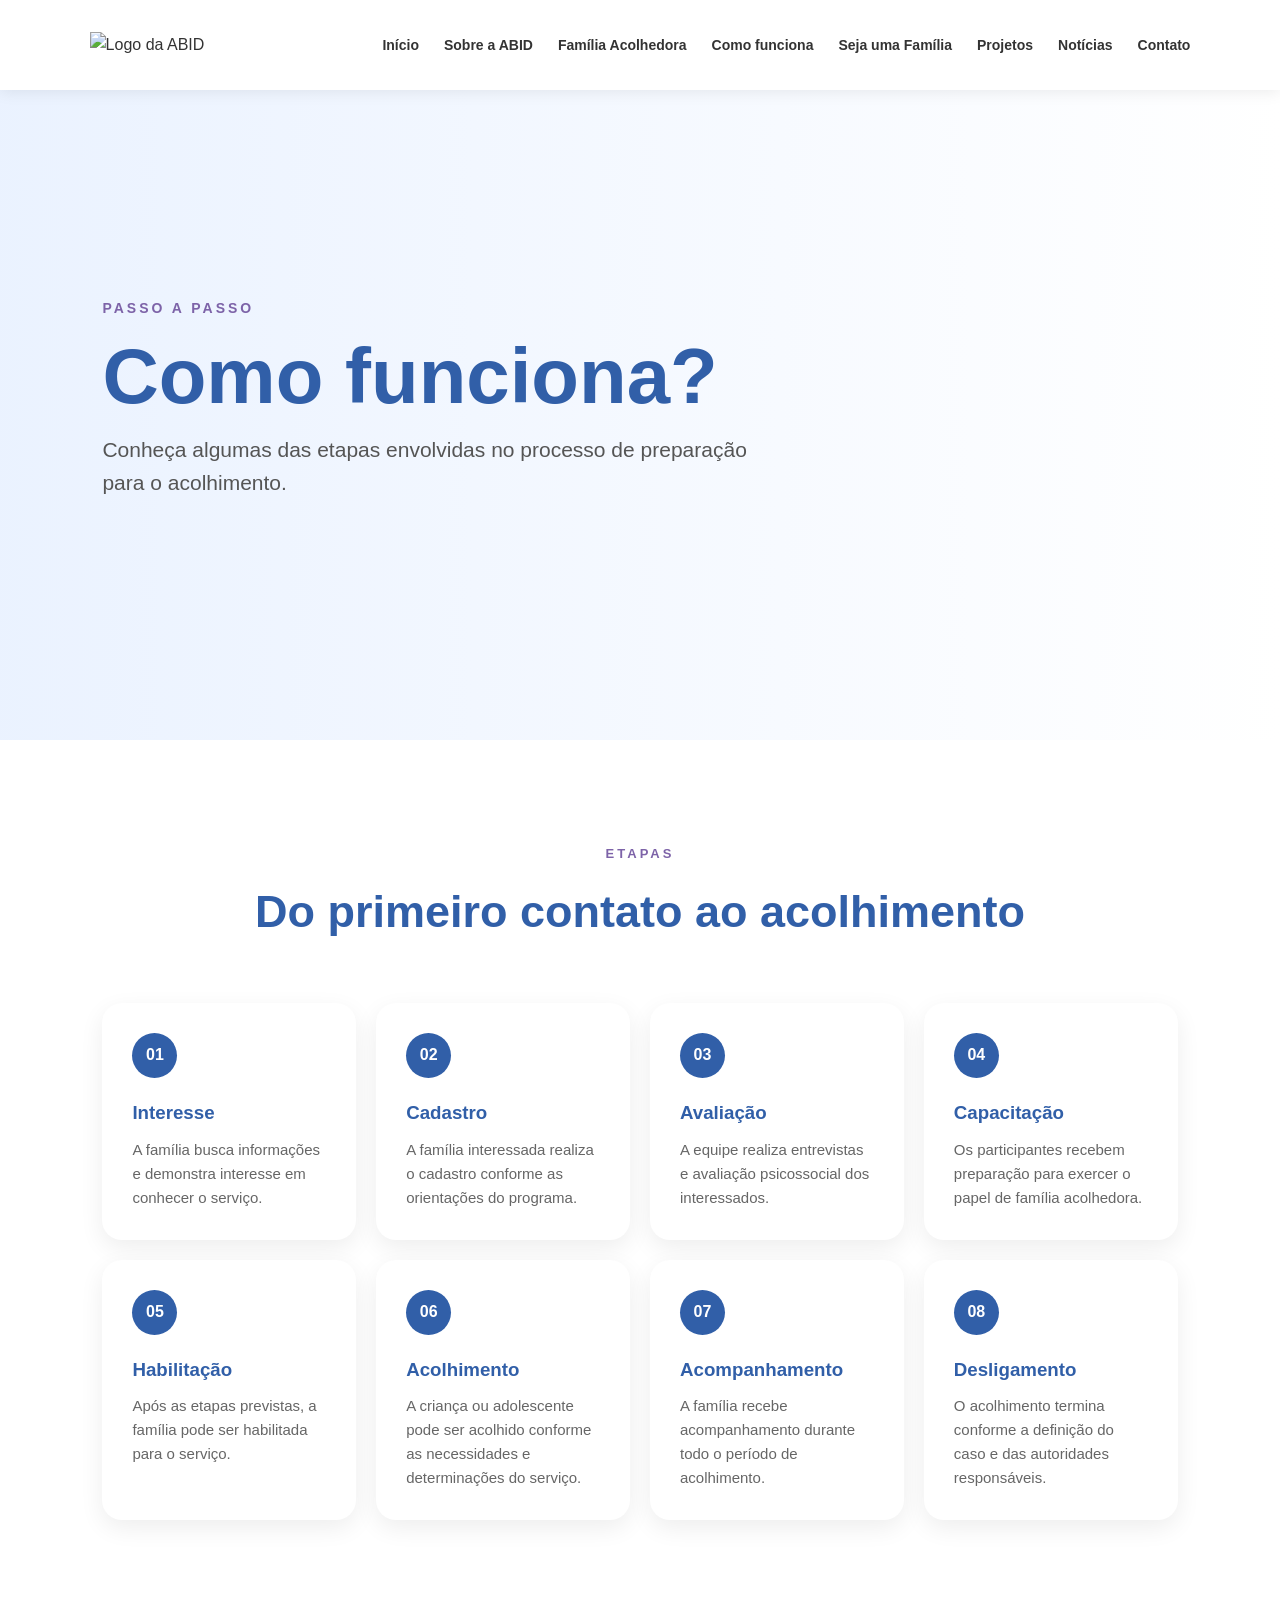
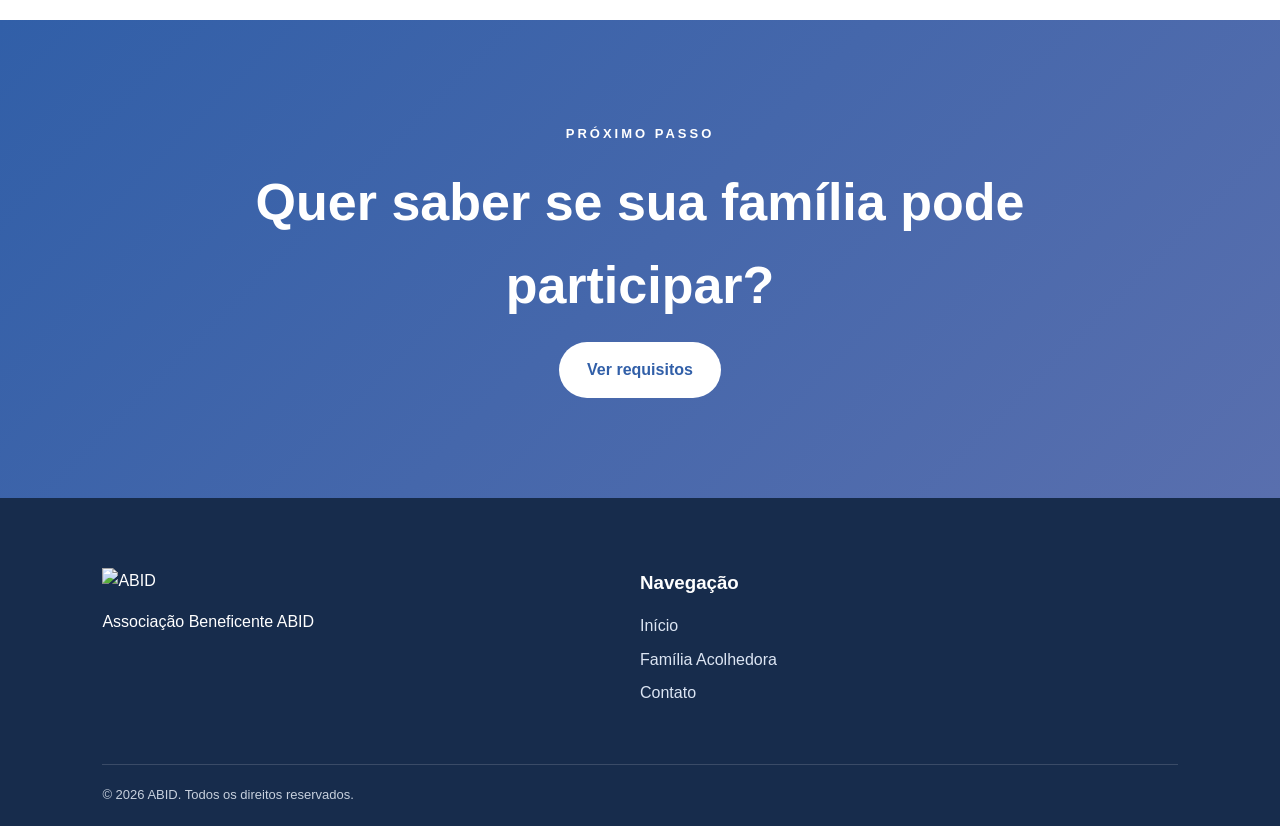
==== como-funciona.html @ ba489af8 "Add files via upload" ====
<!DOCTYPE html>
<html lang="pt-BR">

<head>

    <meta charset="UTF-8">

    <meta name="viewport"
        content="width=device-width, initial-scale=1.0">

    <title>Como Funciona | ABID</title>

    <link rel="stylesheet" href="style.css">

</head>

<body>

<header class="header">

    <a href="index.html" class="logo">
        <img src="./imagens/images.jpg" alt="Logo da ABID">
    </a>

    <button class="menu-button" id="menuButton">☰</button>

    <nav class="nav" id="nav">

        <a href="index.html">Início</a>
        <a href="sobre.html">Sobre a ABID</a>
        <a href="familia-acolhedora.html">Família Acolhedora</a>
        <a href="como-funciona.html">Como funciona</a>
        <a href="seja-acolhedor.html">Seja uma Família</a>
        <a href="projetos.html">Projetos</a>
        <a href="noticias.html">Notícias</a>
        <a href="contato.html">Contato</a>

    </nav>

</header>


<main>

<section class="hero">

    <div class="hero-content">

        <span class="hero-label">
            PASSO A PASSO
        </span>

        <h1>
            Como funciona?
        </h1>

        <p>
            Conheça algumas das etapas envolvidas no processo
            de preparação para o acolhimento.
        </p>

    </div>

</section>


<section class="section">

    <div class="section-title">

        <span>ETAPAS</span>

        <h2>
            Do primeiro contato ao acolhimento
        </h2>

    </div>


    <div class="steps">

        <div class="step">

            <span>01</span>

            <h3>Interesse</h3>

            <p>
                A família busca informações e demonstra
                interesse em conhecer o serviço.
            </p>

        </div>


        <div class="step">

            <span>02</span>

            <h3>Cadastro</h3>

            <p>
                A família interessada realiza o cadastro
                conforme as orientações do programa.
            </p>

        </div>


        <div class="step">

            <span>03</span>

            <h3>Avaliação</h3>

            <p>
                A equipe realiza entrevistas e avaliação
                psicossocial dos interessados.
            </p>

        </div>


        <div class="step">

            <span>04</span>

            <h3>Capacitação</h3>

            <p>
                Os participantes recebem preparação para
                exercer o papel de família acolhedora.
            </p>

        </div>


        <div class="step">

            <span>05</span>

            <h3>Habilitação</h3>

            <p>
                Após as etapas previstas, a família pode
                ser habilitada para o serviço.
            </p>

        </div>


        <div class="step">

            <span>06</span>

            <h3>Acolhimento</h3>

            <p>
                A criança ou adolescente pode ser acolhido
                conforme as necessidades e determinações
                do serviço.
            </p>

        </div>


        <div class="step">

            <span>07</span>

            <h3>Acompanhamento</h3>

            <p>
                A família recebe acompanhamento durante
                todo o período de acolhimento.
            </p>

        </div>


        <div class="step">

            <span>08</span>

            <h3>Desligamento</h3>

            <p>
                O acolhimento termina conforme a definição
                do caso e das autoridades responsáveis.
            </p>

        </div>

    </div>

</section>


<section class="call-section">

    <div>

        <span>PRÓXIMO PASSO</span>

        <h2>
            Quer saber se sua família pode participar?
        </h2>

        <a href="seja-acolhedor.html"
            class="button white">
            Ver requisitos
        </a>

    </div>

</section>

</main>


<footer class="footer">

    <div class="footer-content">

        <div>

            <img src="./imagens/images.jpg"
                alt="ABID"
                class="footer-logo">

            <p>
                Associação Beneficente ABID
            </p>

        </div>

        <div>

            <h3>Navegação</h3>

            <a href="index.html">Início</a>
            <a href="familia-acolhedora.html">
                Família Acolhedora
            </a>
            <a href="contato.html">Contato</a>

        </div>

    </div>

    <div class="footer-bottom">

        <p>
            © 2026 ABID. Todos os direitos reservados.
        </p>

    </div>

</footer>


<script src="script.js"></script>

</body>
</html>
---- style.css ----
* {
    margin: 0;
    padding: 0;
    box-sizing: border-box;
}

html {
    scroll-behavior: smooth;
}

body {
    font-family: Arial, Helvetica, sans-serif;
    color: #333;
    background: #fff;
    line-height: 1.6;
}

a {
    text-decoration: none;
    color: inherit;
}


/* HEADER */

.header {
    height: 90px;
    padding: 0 7%;
    display: flex;
    align-items: center;
    justify-content: space-between;

    background: #fff;

    position: sticky;
    top: 0;

    z-index: 1000;

    box-shadow: 0 2px 15px rgba(0,0,0,.08);
}

.logo img {
    width: 105px;
}

.nav {
    display: flex;
    align-items: center;
    gap: 25px;
}

.nav a {
    font-size: 14px;
    font-weight: 600;
    color: #333;
    transition: .3s;
}

.nav a:hover {
    color: #315fa8;
}

.menu-button {
    display: none;
    border: none;
    background: none;
    font-size: 30px;
    cursor: pointer;
}


/* HERO */

.hero {
    min-height: 650px;

    display: flex;
    align-items: center;

    padding: 80px 8%;

    background:
        linear-gradient(
            90deg,
            rgba(234,242,255,.98),
            rgba(255,255,255,.75)
        );
}

.hero-content {
    max-width: 750px;
}

.hero-label {
    color: #7d63a8;
    font-size: 14px;
    font-weight: bold;
    letter-spacing: 3px;
}

.hero h1 {
    margin: 15px 0;

    font-size: clamp(45px, 7vw, 78px);

    line-height: 1.05;

    color: #315fa8;
}

.hero p {
    max-width: 650px;

    font-size: 21px;

    color: #555;

    margin-bottom: 35px;
}

.hero-buttons {
    display: flex;
    flex-wrap: wrap;
    gap: 15px;
}


/* BOTÕES */

.button {
    display: inline-block;

    padding: 15px 28px;

    border-radius: 30px;

    font-weight: bold;

    transition: .3s;
}

.button.primary {
    color: white;
    background: #315fa8;
}

.button.primary:hover {
    background: #244b86;
    transform: translateY(-2px);
}

.button.secondary {
    color: #315fa8;
    border: 2px solid #315fa8;
}

.button.secondary:hover {
    color: white;
    background: #315fa8;
}

.button.white {
    background: white;
    color: #315fa8;
}

.button.white:hover {
    transform: translateY(-2px);
}


/* SEÇÕES */

.section {
    padding: 100px 8%;
}

.light-section {
    background: #f5f8fd;
}

.section-title {
    max-width: 800px;
    margin: 0 auto 55px;

    text-align: center;
}

.section-title span {
    color: #7d63a8;

    font-weight: bold;

    font-size: 13px;

    letter-spacing: 3px;
}

.section-title h2 {
    color: #315fa8;

    font-size: clamp(30px, 4vw, 45px);

    margin: 10px 0 15px;
}

.section-title p {
    color: #666;
}


/* DUAS COLUNAS */

.two-columns {
    max-width: 1100px;

    margin: auto;

    display: grid;

    grid-template-columns: 1fr 350px;

    gap: 70px;

    align-items: center;
}

.two-columns p {
    margin-bottom: 20px;

    color: #555;

    font-size: 18px;
}

.text-link {
    color: #315fa8;

    font-weight: bold;
}

.info-box {
    padding: 40px;

    text-align: center;

    border-radius: 25px;

    background: #eef4ff;

    border: 1px solid #dce8ff;
}

.info-number {
    font-size: 65px;

    font-weight: bold;

    color: #315fa8;
}


/* ETAPAS */

.steps {
    max-width: 1100px;

    margin: auto;

    display: grid;

    grid-template-columns: repeat(4, 1fr);

    gap: 20px;
}

.step {
    padding: 30px;

    background: white;

    border-radius: 20px;

    box-shadow: 0 8px 25px rgba(0,0,0,.07);
}

.step span {
    display: inline-flex;

    width: 45px;
    height: 45px;

    align-items: center;
    justify-content: center;

    border-radius: 50%;

    color: white;

    background: #315fa8;

    font-weight: bold;

    margin-bottom: 20px;
}

.step h3 {
    color: #315fa8;

    margin-bottom: 10px;
}

.step p {
    color: #666;

    font-size: 15px;
}

.center-button {
    text-align: center;

    margin-top: 45px;
}


/* CHAMADA */

.call-section {
    padding: 100px 8%;

    background:
        linear-gradient(
            135deg,
            #315fa8,
            #596fae
        );

    color: white;
}

.call-section > div {
    max-width: 850px;

    margin: auto;

    text-align: center;
}

.call-section span {
    font-size: 13px;

    letter-spacing: 3px;

    font-weight: bold;
}

.call-section h2 {
    font-size: clamp(32px, 5vw, 52px);

    margin: 15px 0;
}

.call-section p {
    font-size: 18px;

    margin-bottom: 30px;
}


/* CARDS */

.cards {
    max-width: 1200px;

    margin: auto;

    display: grid;

    grid-template-columns: repeat(3, 1fr);

    gap: 25px;
}

.card {
    padding: 35px;

    border-radius: 20px;

    background: white;

    box-shadow: 0 8px 30px rgba(0,0,0,.08);

    transition: .3s;
}

.card:hover {
    transform: translateY(-7px);
}

.card-icon {
    width: 55px;
    height: 55px;

    display: flex;

    align-items: center;
    justify-content: center;

    border-radius: 15px;

    background: #eef4ff;

    color: #315fa8;

    font-size: 25px;

    margin-bottom: 20px;
}

.card h3 {
    color: #315fa8;

    font-size: 22px;

    margin-bottom: 12px;
}

.card p {
    color: #666;

    margin-bottom: 20px;
}

.card a {
    color: #315fa8;

    font-weight: bold;
}


/* CTA */

.final-cta {
    padding: 90px 20px;

    text-align: center;

    background: #f8f9fc;
}

.final-cta h2 {
    font-size: 40px;

    color: #315fa8;

    margin-bottom: 10px;
}

.final-cta p {
    color: #666;

    margin-bottom: 25px;
}


/* FOOTER */

.footer {
    background: #172c4c;

    color: white;

    padding: 70px 8% 20px;
}

.footer-content {
    max-width: 1200px;

    margin: auto;

    display: grid;

    grid-template-columns: 2fr 1fr 1fr;

    gap: 50px;
}

.footer-logo {
    width: 100px;

    margin-bottom: 15px;
}

.footer h3 {
    margin-bottom: 15px;
}

.footer a {
    display: block;

    color: #dce5f3;

    margin-bottom: 8px;
}

.footer a:hover {
    color: white;
}

.footer-bottom {
    max-width: 1200px;

    margin: 50px auto 0;

    padding-top: 20px;

    border-top: 1px solid rgba(255,255,255,.15);

    color: #c7d0dd;

    font-size: 13px;
}


/* CELULAR */

@media (max-width: 1000px) {

    .menu-button {
        display: block;
    }

    .nav {
        display: none;

        position: absolute;

        top: 90px;
        left: 0;

        width: 100%;

        padding: 25px;

        background: white;

        flex-direction: column;

        box-shadow: 0 10px 20px rgba(0,0,0,.08);
    }

    .nav.active {
        display: flex;
    }

    .two-columns {
        grid-template-columns: 1fr;
    }

    .steps {
        grid-template-columns: repeat(2, 1fr);
    }

    .cards {
        grid-template-columns: 1fr;
    }

    .footer-content {
        grid-template-columns: 1fr;
    }
}


@media (max-width: 600px) {

    .header {
        padding: 0 5%;
    }

    .hero {
        min-height: 580px;

        padding: 60px 6%;
    }

    .hero p {
        font-size: 17px;
    }

    .hero-buttons {
        flex-direction: column;
    }

    .button {
        text-align: center;
    }

    .section {
        padding: 70px 6%;
    }

    .steps {
        grid-template-columns: 1fr;
    }

    .call-section {
        padding: 80px 6%;
    }
}

/* FORMULÁRIO DE CONTATO */

.contact-form {
    max-width: 800px;
    margin: auto;

    display: flex;
    flex-direction: column;

    gap: 18px;
}

.contact-form input,
.contact-form textarea {
    width: 100%;

    padding: 16px 18px;

    border: 1px solid #d9dfeb;

    border-radius: 12px;

    font-family: Arial, Helvetica, sans-serif;

    font-size: 16px;

    outline: none;

    transition: .3s;
}

.contact-form input:focus,
.contact-form textarea:focus {
    border-color: #315fa8;

    box-shadow: 0 0 0 3px rgba(49, 95, 168, .1);
}

.contact-form textarea {
    resize: vertical;
}

.contact-form button {
    border: none;

    cursor: pointer;

    align-self: flex-start;
}
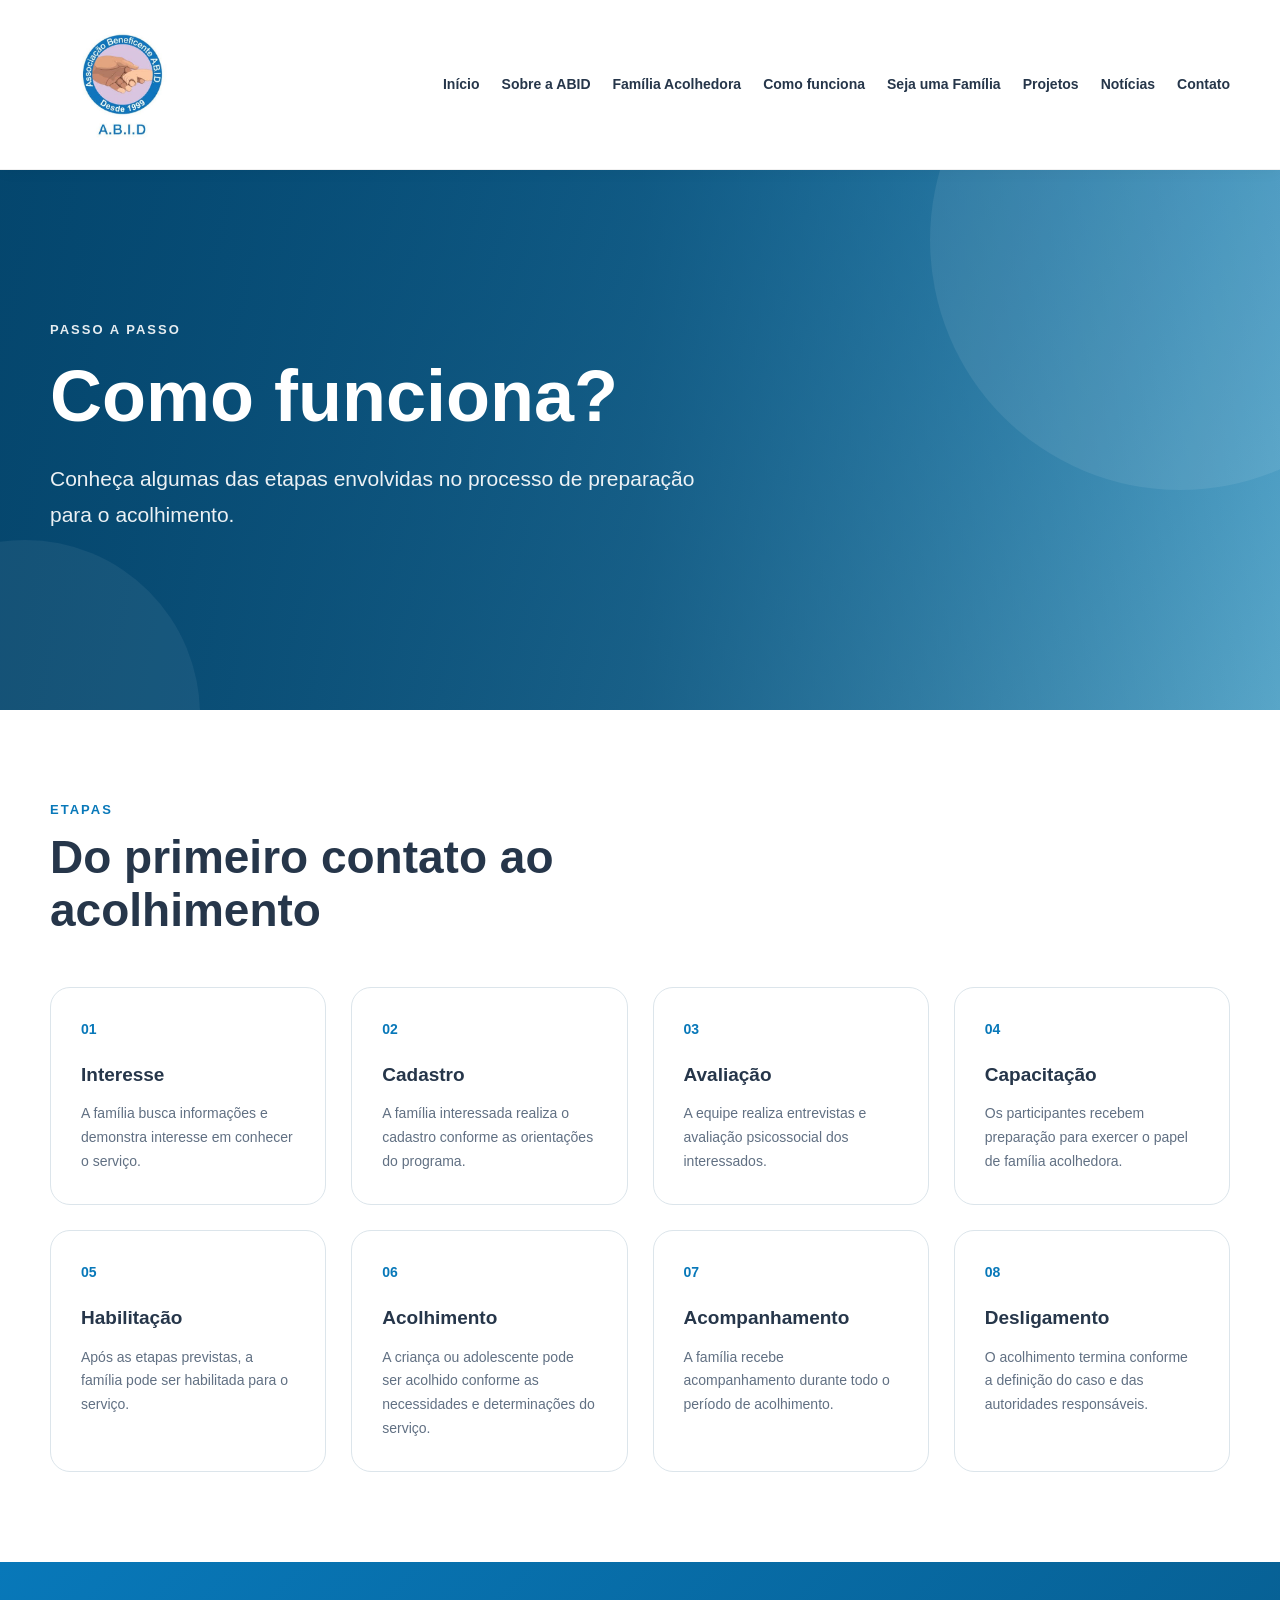
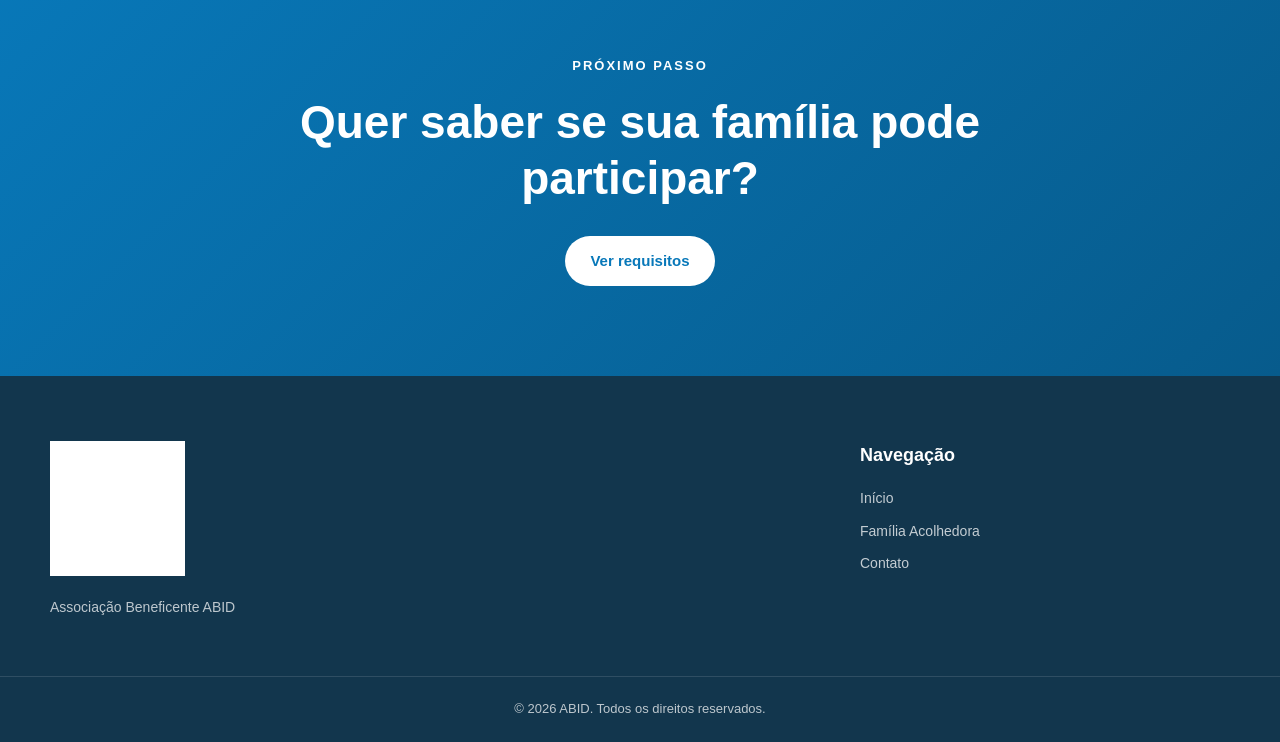
==== commit 3fe49f5e: "Update como-funciona.html" ====
--- a/como-funciona.html
+++ b/como-funciona.html
@@ -19,7 +19,7 @@
 <header class="header">
 
     <a href="index.html" class="logo">
-        <img src="./imagens/images.jpg" alt="Logo da ABID">
+        <img src="images.jpg" alt="Logo da ABID">
     </a>
 
     <button class="menu-button" id="menuButton">☰</button>
@@ -224,7 +224,7 @@
 
         <div>
 
-            <img src="./imagens/images.jpg"
+            <img src="images.jpg"
                 alt="ABID"
                 class="footer-logo">
 
@@ -262,4 +262,4 @@
 <script src="script.js"></script>
 
 </body>
-</html>+</html>
--- a/style.css
+++ b/style.css
@@ -1,3 +1,13 @@
+/* =========================================================
+   ABID - SITE
+   CSS COMPLETO E RESPONSIVO
+   ========================================================= */
+
+
+/* =========================================================
+   RESET
+   ========================================================= */
+
 * {
     margin: 0;
     padding: 0;
@@ -10,9 +20,16 @@
 
 body {
     font-family: Arial, Helvetica, sans-serif;
-    color: #333;
-    background: #fff;
+    color: #26364a;
+    background: #ffffff;
     line-height: 1.6;
+    overflow-x: hidden;
+}
+
+img {
+    max-width: 100%;
+    height: auto;
+    display: block;
 }
 
 a {
@@ -20,206 +37,395 @@
     color: inherit;
 }
 
-
-/* HEADER */
+button,
+input,
+textarea {
+    font-family: inherit;
+}
+
+
+/* =========================================================
+   CORES
+   ========================================================= */
+
+:root {
+    --azul: #0878b9;
+    --azul-escuro: #075b8c;
+    --azul-claro: #eaf6fc;
+
+    --texto: #26364a;
+    --texto-claro: #617083;
+
+    --branco: #ffffff;
+    --cinza: #f5f8fa;
+    --borda: #dce5eb;
+
+    --sombra: 0 10px 30px rgba(30, 70, 100, 0.10);
+
+    --largura: 1180px;
+}
+
+
+/* =========================================================
+   CONTAINER
+   ========================================================= */
+
+.container {
+    width: min(1180px, calc(100% - 40px));
+    margin: 0 auto;
+}
+
+
+/* =========================================================
+   CABEÇALHO
+   ========================================================= */
 
 .header {
-    height: 90px;
-    padding: 0 7%;
+    width: 100%;
+    min-height: 82px;
+
+    background: var(--branco);
+
     display: flex;
     align-items: center;
     justify-content: space-between;
 
-    background: #fff;
+    padding: 12px max(20px, calc((100% - var(--largura)) / 2));
+
+    border-bottom: 1px solid rgba(0, 0, 0, 0.06);
 
     position: sticky;
     top: 0;
-
     z-index: 1000;
 
-    box-shadow: 0 2px 15px rgba(0,0,0,.08);
+    box-shadow: 0 2px 15px rgba(0, 0, 0, 0.04);
+}
+
+
+/* =========================================================
+   LOGO
+   ========================================================= */
+
+.logo {
+    display: flex;
+    align-items: center;
+
+    flex-shrink: 0;
 }
 
 .logo img {
-    width: 105px;
-}
+    width: 145px;
+    height: auto;
+}
+
+
+/* =========================================================
+   MENU
+   ========================================================= */
 
 .nav {
     display: flex;
     align-items: center;
-    gap: 25px;
+    gap: 22px;
 }
 
 .nav a {
+    color: var(--texto);
+
     font-size: 14px;
     font-weight: 600;
-    color: #333;
-    transition: .3s;
+
+    padding: 10px 0;
+
+    position: relative;
+
+    transition: color 0.25s ease;
+}
+
+.nav a::after {
+    content: "";
+
+    position: absolute;
+
+    left: 0;
+    bottom: 2px;
+
+    width: 0;
+    height: 2px;
+
+    background: var(--azul);
+
+    transition: width 0.25s ease;
 }
 
 .nav a:hover {
-    color: #315fa8;
-}
+    color: var(--azul);
+}
+
+.nav a:hover::after {
+    width: 100%;
+}
+
+
+/* =========================================================
+   BOTÃO DO MENU MOBILE
+   ========================================================= */
 
 .menu-button {
     display: none;
+
     border: none;
-    background: none;
-    font-size: 30px;
+    background: transparent;
+
+    font-size: 28px;
+
+    color: var(--azul);
+
     cursor: pointer;
-}
-
-
-/* HERO */
+
+    padding: 5px 8px;
+}
+
+
+/* =========================================================
+   HERO
+   ========================================================= */
 
 .hero {
-    min-height: 650px;
+    min-height: 540px;
 
     display: flex;
     align-items: center;
 
-    padding: 80px 8%;
+    position: relative;
 
     background:
         linear-gradient(
             90deg,
-            rgba(234,242,255,.98),
-            rgba(255,255,255,.75)
+            rgba(4, 67, 105, 0.94),
+            rgba(4, 67, 105, 0.72),
+            rgba(4, 67, 105, 0.25)
+        ),
+        linear-gradient(
+            135deg,
+            #0878b9,
+            #75c7e8
         );
+
+    color: white;
+
+    overflow: hidden;
+}
+
+.hero::before {
+    content: "";
+
+    position: absolute;
+
+    width: 500px;
+    height: 500px;
+
+    border-radius: 50%;
+
+    right: -150px;
+    top: -180px;
+
+    background: rgba(255, 255, 255, 0.08);
+}
+
+.hero::after {
+    content: "";
+
+    position: absolute;
+
+    width: 350px;
+    height: 350px;
+
+    border-radius: 50%;
+
+    left: -150px;
+    bottom: -180px;
+
+    background: rgba(255, 255, 255, 0.06);
 }
 
 .hero-content {
-    max-width: 750px;
+    width: min(1180px, calc(100% - 40px));
+
+    margin: 0 auto;
+
+    position: relative;
+
+    z-index: 2;
+
+    padding: 80px 0;
 }
 
 .hero-label {
-    color: #7d63a8;
-    font-size: 14px;
-    font-weight: bold;
-    letter-spacing: 3px;
+    display: inline-block;
+
+    font-size: 13px;
+    font-weight: 700;
+
+    letter-spacing: 2px;
+
+    margin-bottom: 18px;
+
+    opacity: 0.9;
 }
 
 .hero h1 {
-    margin: 15px 0;
-
-    font-size: clamp(45px, 7vw, 78px);
-
-    line-height: 1.05;
-
-    color: #315fa8;
+    max-width: 760px;
+
+    font-size: clamp(42px, 6vw, 72px);
+
+    line-height: 1.08;
+
+    margin-bottom: 25px;
 }
 
 .hero p {
     max-width: 650px;
 
-    font-size: 21px;
-
-    color: #555;
-
-    margin-bottom: 35px;
-}
-
-.hero-buttons {
-    display: flex;
-    flex-wrap: wrap;
-    gap: 15px;
-}
-
-
-/* BOTÕES */
+    font-size: clamp(17px, 2vw, 21px);
+
+    line-height: 1.7;
+
+    margin-bottom: 32px;
+
+    color: rgba(255, 255, 255, 0.92);
+}
+
+
+/* =========================================================
+   BOTÕES
+   ========================================================= */
 
 .button {
-    display: inline-block;
-
-    padding: 15px 28px;
+    display: inline-flex;
+
+    align-items: center;
+    justify-content: center;
+
+    min-height: 50px;
+
+    padding: 13px 25px;
 
     border-radius: 30px;
 
-    font-weight: bold;
-
-    transition: .3s;
+    font-size: 15px;
+    font-weight: 700;
+
+    transition:
+        transform 0.2s ease,
+        box-shadow 0.2s ease,
+        background 0.2s ease;
+
+    cursor: pointer;
+}
+
+.button:hover {
+    transform: translateY(-2px);
+
+    box-shadow: 0 8px 20px rgba(0, 0, 0, 0.15);
 }
 
 .button.primary {
+    background: var(--azul);
+
     color: white;
-    background: #315fa8;
 }
 
 .button.primary:hover {
-    background: #244b86;
-    transform: translateY(-2px);
-}
-
-.button.secondary {
-    color: #315fa8;
-    border: 2px solid #315fa8;
-}
-
-.button.secondary:hover {
-    color: white;
-    background: #315fa8;
+    background: var(--azul-escuro);
 }
 
 .button.white {
     background: white;
-    color: #315fa8;
+
+    color: var(--azul);
 }
 
 .button.white:hover {
-    transform: translateY(-2px);
-}
-
-
-/* SEÇÕES */
+    background: #f1f8fc;
+}
+
+
+/* =========================================================
+   SEÇÕES
+   ========================================================= */
 
 .section {
-    padding: 100px 8%;
+    width: min(var(--largura), calc(100% - 40px));
+
+    margin: 0 auto;
+
+    padding: 90px 0;
 }
 
 .light-section {
-    background: #f5f8fd;
-}
+    width: 100%;
+
+    max-width: none;
+
+    padding-left: max(20px, calc((100% - var(--largura)) / 2));
+    padding-right: max(20px, calc((100% - var(--largura)) / 2));
+
+    background: var(--cinza);
+}
+
+
+/* =========================================================
+   TÍTULOS DAS SEÇÕES
+   ========================================================= */
 
 .section-title {
-    max-width: 800px;
-    margin: 0 auto 55px;
-
-    text-align: center;
+    max-width: 780px;
+
+    margin-bottom: 50px;
 }
 
 .section-title span {
-    color: #7d63a8;
-
-    font-weight: bold;
+    display: block;
+
+    color: var(--azul);
 
     font-size: 13px;
 
-    letter-spacing: 3px;
+    font-weight: 800;
+
+    letter-spacing: 2px;
+
+    margin-bottom: 10px;
 }
 
 .section-title h2 {
-    color: #315fa8;
-
-    font-size: clamp(30px, 4vw, 45px);
-
-    margin: 10px 0 15px;
+    color: var(--texto);
+
+    font-size: clamp(30px, 4vw, 46px);
+
+    line-height: 1.15;
+
+    margin-bottom: 18px;
 }
 
 .section-title p {
-    color: #666;
-}
-
-
-/* DUAS COLUNAS */
+    color: var(--texto-claro);
+
+    font-size: 17px;
+
+    line-height: 1.7;
+}
+
+
+/* =========================================================
+   DUAS COLUNAS
+   ========================================================= */
 
 .two-columns {
-    max-width: 1100px;
-
-    margin: auto;
-
     display: grid;
 
-    grid-template-columns: 1fr 350px;
+    grid-template-columns: 1.3fr 0.7fr;
 
     gap: 70px;
 
@@ -227,395 +433,300 @@
 }
 
 .two-columns p {
+    color: var(--texto-claro);
+
+    font-size: 17px;
+
+    line-height: 1.8;
+
     margin-bottom: 20px;
-
-    color: #555;
-
-    font-size: 18px;
-}
-
-.text-link {
-    color: #315fa8;
-
-    font-weight: bold;
-}
+}
+
+
+/* =========================================================
+   BOX DE INFORMAÇÃO
+   ========================================================= */
 
 .info-box {
-    padding: 40px;
-
-    text-align: center;
+    background: var(--azul-claro);
 
     border-radius: 25px;
 
-    background: #eef4ff;
-
-    border: 1px solid #dce8ff;
+    padding: 45px;
+
+    min-height: 230px;
+
+    display: flex;
+    flex-direction: column;
+
+    justify-content: center;
+
+    box-shadow: var(--sombra);
 }
 
 .info-number {
-    font-size: 65px;
-
-    font-weight: bold;
-
-    color: #315fa8;
-}
-
-
-/* ETAPAS */
-
-.steps {
-    max-width: 1100px;
-
-    margin: auto;
-
+    color: var(--azul);
+
+    font-size: 42px;
+
+    font-weight: 800;
+
+    margin-bottom: 15px;
+}
+
+.info-box p {
+    color: var(--texto);
+
+    font-weight: 600;
+}
+
+
+/* =========================================================
+   CARDS
+   ========================================================= */
+
+.cards {
     display: grid;
 
-    grid-template-columns: repeat(4, 1fr);
-
-    gap: 20px;
-}
-
-.step {
-    padding: 30px;
-
+    grid-template-columns: repeat(3, 1fr);
+
+    gap: 25px;
+}
+
+.card {
     background: white;
 
+    border: 1px solid var(--borda);
+
     border-radius: 20px;
 
-    box-shadow: 0 8px 25px rgba(0,0,0,.07);
-}
-
-.step span {
-    display: inline-flex;
-
-    width: 45px;
-    height: 45px;
-
+    padding: 32px;
+
+    box-shadow: 0 5px 20px rgba(30, 70, 100, 0.05);
+
+    transition:
+        transform 0.25s ease,
+        box-shadow 0.25s ease;
+
+    display: flex;
+
+    flex-direction: column;
+
+    align-items: flex-start;
+}
+
+.card:hover {
+    transform: translateY(-7px);
+
+    box-shadow: var(--sombra);
+}
+
+.card-icon {
+    width: 55px;
+    height: 55px;
+
+    display: flex;
     align-items: center;
     justify-content: center;
 
-    border-radius: 50%;
-
-    color: white;
-
-    background: #315fa8;
-
-    font-weight: bold;
+    background: var(--azul-claro);
+
+    color: var(--azul);
+
+    border-radius: 15px;
+
+    font-size: 20px;
+
+    font-weight: 800;
+
+    margin-bottom: 22px;
+}
+
+.card h3 {
+    font-size: 21px;
+
+    color: var(--texto);
+
+    margin-bottom: 12px;
+}
+
+.card p {
+    color: var(--texto-claro);
+
+    font-size: 15px;
+
+    line-height: 1.7;
+
+    margin-bottom: 15px;
+}
+
+.card a {
+    margin-top: auto;
+
+    color: var(--azul);
+
+    font-weight: 700;
+
+    font-size: 14px;
+}
+
+.card a:hover {
+    color: var(--azul-escuro);
+}
+
+
+/* =========================================================
+   ETAPAS
+   ========================================================= */
+
+.steps {
+    display: grid;
+
+    grid-template-columns: repeat(4, 1fr);
+
+    gap: 25px;
+}
+
+.step {
+    position: relative;
+
+    padding: 30px;
+
+    background: white;
+
+    border: 1px solid var(--borda);
+
+    border-radius: 20px;
+
+    transition: transform 0.2s ease;
+}
+
+.step:hover {
+    transform: translateY(-5px);
+}
+
+.step > span {
+    display: block;
+
+    color: var(--azul);
+
+    font-size: 14px;
+
+    font-weight: 800;
 
     margin-bottom: 20px;
 }
 
 .step h3 {
-    color: #315fa8;
-
-    margin-bottom: 10px;
+    font-size: 19px;
+
+    margin-bottom: 12px;
+
+    color: var(--texto);
 }
 
 .step p {
-    color: #666;
-
-    font-size: 15px;
-}
-
-.center-button {
-    text-align: center;
-
-    margin-top: 45px;
-}
-
-
-/* CHAMADA */
+    color: var(--texto-claro);
+
+    font-size: 14px;
+
+    line-height: 1.7;
+}
+
+
+/* =========================================================
+   CALL TO ACTION
+   ========================================================= */
 
 .call-section {
-    padding: 100px 8%;
+    width: 100%;
+
+    padding: 90px 20px;
 
     background:
         linear-gradient(
             135deg,
-            #315fa8,
-            #596fae
+            var(--azul),
+            var(--azul-escuro)
         );
 
     color: white;
+
+    text-align: center;
 }
 
 .call-section > div {
     max-width: 850px;
 
     margin: auto;
-
-    text-align: center;
 }
 
 .call-section span {
     font-size: 13px;
 
-    letter-spacing: 3px;
-
-    font-weight: bold;
+    font-weight: 800;
+
+    letter-spacing: 2px;
 }
 
 .call-section h2 {
-    font-size: clamp(32px, 5vw, 52px);
-
-    margin: 15px 0;
-}
-
-.call-section p {
-    font-size: 18px;
-
-    margin-bottom: 30px;
-}
-
-
-/* CARDS */
-
-.cards {
-    max-width: 1200px;
-
-    margin: auto;
-
-    display: grid;
-
-    grid-template-columns: repeat(3, 1fr);
-
-    gap: 25px;
-}
-
-.card {
-    padding: 35px;
-
-    border-radius: 20px;
-
-    background: white;
-
-    box-shadow: 0 8px 30px rgba(0,0,0,.08);
-
-    transition: .3s;
-}
-
-.card:hover {
-    transform: translateY(-7px);
-}
-
-.card-icon {
-    width: 55px;
-    height: 55px;
-
+    font-size: clamp(30px, 4vw, 46px);
+
+    line-height: 1.2;
+
+    margin: 18px 0 30px;
+}
+
+
+/* =========================================================
+   CTA FINAL
+   ========================================================= */
+
+.final-cta {
+    text-align: center;
+
+    padding: 90px 20px;
+}
+
+.final-cta h2 {
+    color: var(--texto);
+
+    font-size: clamp(30px, 4vw, 45px);
+
+    margin-bottom: 15px;
+}
+
+.final-cta p {
+    color: var(--texto-claro);
+
+    font-size: 17px;
+
+    margin-bottom: 28px;
+}
+
+
+/* =========================================================
+   BOTÃO CENTRAL
+   ========================================================= */
+
+.center-button {
     display: flex;
 
-    align-items: center;
     justify-content: center;
-
-    border-radius: 15px;
-
-    background: #eef4ff;
-
-    color: #315fa8;
-
-    font-size: 25px;
-
-    margin-bottom: 20px;
-}
-
-.card h3 {
-    color: #315fa8;
-
-    font-size: 22px;
-
-    margin-bottom: 12px;
-}
-
-.card p {
-    color: #666;
-
-    margin-bottom: 20px;
-}
-
-.card a {
-    color: #315fa8;
-
-    font-weight: bold;
-}
-
-
-/* CTA */
-
-.final-cta {
-    padding: 90px 20px;
-
-    text-align: center;
-
-    background: #f8f9fc;
-}
-
-.final-cta h2 {
-    font-size: 40px;
-
-    color: #315fa8;
-
-    margin-bottom: 10px;
-}
-
-.final-cta p {
-    color: #666;
-
-    margin-bottom: 25px;
-}
-
-
-/* FOOTER */
-
-.footer {
-    background: #172c4c;
-
-    color: white;
-
-    padding: 70px 8% 20px;
-}
-
-.footer-content {
-    max-width: 1200px;
-
-    margin: auto;
-
-    display: grid;
-
-    grid-template-columns: 2fr 1fr 1fr;
-
-    gap: 50px;
-}
-
-.footer-logo {
-    width: 100px;
-
-    margin-bottom: 15px;
-}
-
-.footer h3 {
-    margin-bottom: 15px;
-}
-
-.footer a {
-    display: block;
-
-    color: #dce5f3;
-
-    margin-bottom: 8px;
-}
-
-.footer a:hover {
-    color: white;
-}
-
-.footer-bottom {
-    max-width: 1200px;
-
-    margin: 50px auto 0;
-
-    padding-top: 20px;
-
-    border-top: 1px solid rgba(255,255,255,.15);
-
-    color: #c7d0dd;
-
-    font-size: 13px;
-}
-
-
-/* CELULAR */
-
-@media (max-width: 1000px) {
-
-    .menu-button {
-        display: block;
-    }
-
-    .nav {
-        display: none;
-
-        position: absolute;
-
-        top: 90px;
-        left: 0;
-
-        width: 100%;
-
-        padding: 25px;
-
-        background: white;
-
-        flex-direction: column;
-
-        box-shadow: 0 10px 20px rgba(0,0,0,.08);
-    }
-
-    .nav.active {
-        display: flex;
-    }
-
-    .two-columns {
-        grid-template-columns: 1fr;
-    }
-
-    .steps {
-        grid-template-columns: repeat(2, 1fr);
-    }
-
-    .cards {
-        grid-template-columns: 1fr;
-    }
-
-    .footer-content {
-        grid-template-columns: 1fr;
-    }
-}
-
-
-@media (max-width: 600px) {
-
-    .header {
-        padding: 0 5%;
-    }
-
-    .hero {
-        min-height: 580px;
-
-        padding: 60px 6%;
-    }
-
-    .hero p {
-        font-size: 17px;
-    }
-
-    .hero-buttons {
-        flex-direction: column;
-    }
-
-    .button {
-        text-align: center;
-    }
-
-    .section {
-        padding: 70px 6%;
-    }
-
-    .steps {
-        grid-template-columns: 1fr;
-    }
-
-    .call-section {
-        padding: 80px 6%;
-    }
-}
-
-/* FORMULÁRIO DE CONTATO */
+}
+
+
+/* =========================================================
+   FORMULÁRIO
+   ========================================================= */
 
 .contact-form {
     max-width: 800px;
-    margin: auto;
+
+    margin: 0 auto;
 
     display: flex;
+
     flex-direction: column;
 
     gap: 18px;
@@ -625,36 +736,477 @@
 .contact-form textarea {
     width: 100%;
 
-    padding: 16px 18px;
-
-    border: 1px solid #d9dfeb;
+    padding: 17px 18px;
+
+    border: 1px solid var(--borda);
 
     border-radius: 12px;
 
-    font-family: Arial, Helvetica, sans-serif;
+    background: white;
+
+    color: var(--texto);
 
     font-size: 16px;
 
     outline: none;
 
-    transition: .3s;
+    transition:
+        border-color 0.2s ease,
+        box-shadow 0.2s ease;
+}
+
+.contact-form input::placeholder,
+.contact-form textarea::placeholder {
+    color: #8997a5;
 }
 
 .contact-form input:focus,
 .contact-form textarea:focus {
-    border-color: #315fa8;
-
-    box-shadow: 0 0 0 3px rgba(49, 95, 168, .1);
+    border-color: var(--azul);
+
+    box-shadow:
+        0 0 0 4px rgba(8, 120, 185, 0.10);
 }
 
 .contact-form textarea {
     resize: vertical;
+
+    min-height: 150px;
 }
 
 .contact-form button {
     border: none;
 
-    cursor: pointer;
-
     align-self: flex-start;
-}+}
+
+
+/* =========================================================
+   RODAPÉ
+   ========================================================= */
+
+.footer {
+    background: #12364d;
+
+    color: white;
+
+    padding-top: 65px;
+}
+
+.footer-content {
+    width: min(var(--largura), calc(100% - 40px));
+
+    margin: 0 auto;
+
+    display: grid;
+
+    grid-template-columns: 2fr 1fr;
+
+    gap: 70px;
+
+    padding-bottom: 50px;
+}
+
+.footer-logo {
+    width: 135px;
+
+    margin-bottom: 20px;
+
+    filter: brightness(0) invert(1);
+}
+
+.footer p {
+    color: rgba(255, 255, 255, 0.72);
+
+    font-size: 14px;
+
+    margin-bottom: 8px;
+}
+
+.footer h3 {
+    font-size: 18px;
+
+    margin-bottom: 18px;
+}
+
+.footer a {
+    display: block;
+
+    color: rgba(255, 255, 255, 0.75);
+
+    font-size: 14px;
+
+    margin-bottom: 10px;
+
+    transition: color 0.2s ease;
+}
+
+.footer a:hover {
+    color: white;
+}
+
+.footer-bottom {
+    border-top: 1px solid rgba(255, 255, 255, 0.12);
+
+    text-align: center;
+
+    padding: 22px 20px;
+}
+
+.footer-bottom p {
+    margin: 0;
+
+    font-size: 13px;
+}
+
+
+/* =========================================================
+   IMAGENS DENTRO DE CONTEÚDO
+   ========================================================= */
+
+.content-image {
+    width: 100%;
+
+    border-radius: 20px;
+
+    object-fit: cover;
+
+    box-shadow: var(--sombra);
+}
+
+.card-image {
+    width: 100%;
+
+    height: 220px;
+
+    object-fit: cover;
+
+    border-radius: 15px;
+
+    margin-bottom: 22px;
+}
+
+
+/* =========================================================
+   TABLET
+   ========================================================= */
+
+@media (max-width: 1000px) {
+
+    .header {
+        padding-left: 25px;
+        padding-right: 25px;
+    }
+
+    .nav {
+        gap: 14px;
+    }
+
+    .nav a {
+        font-size: 13px;
+    }
+
+    .cards {
+        grid-template-columns: repeat(2, 1fr);
+    }
+
+    .steps {
+        grid-template-columns: repeat(2, 1fr);
+    }
+
+    .two-columns {
+        gap: 40px;
+    }
+
+}
+
+
+/* =========================================================
+   CELULAR / MENU MOBILE
+   ========================================================= */
+
+@media (max-width: 760px) {
+
+    .header {
+        min-height: 70px;
+
+        padding: 10px 18px;
+    }
+
+    .logo img {
+        width: 115px;
+    }
+
+    .menu-button {
+        display: block;
+    }
+
+    .nav {
+        position: absolute;
+
+        top: 70px;
+        left: 0;
+        right: 0;
+
+        background: white;
+
+        display: none;
+
+        flex-direction: column;
+
+        align-items: stretch;
+
+        gap: 0;
+
+        padding: 10px 20px 20px;
+
+        border-bottom: 1px solid var(--borda);
+
+        box-shadow: 0 10px 20px rgba(0, 0, 0, 0.08);
+    }
+
+    .nav.active {
+        display: flex;
+    }
+
+    .nav a {
+        padding: 14px 5px;
+
+        font-size: 15px;
+
+        border-bottom: 1px solid #eef2f5;
+    }
+
+    .nav a:last-child {
+        border-bottom: none;
+    }
+
+    .nav a::after {
+        display: none;
+    }
+
+
+    /* HERO */
+
+    .hero {
+        min-height: 500px;
+    }
+
+    .hero-content {
+        width: calc(100% - 40px);
+
+        padding: 65px 0;
+    }
+
+    .hero h1 {
+        font-size: 43px;
+    }
+
+    .hero p {
+        font-size: 17px;
+    }
+
+    .hero .button {
+        width: 100%;
+
+        max-width: 330px;
+    }
+
+
+    /* SEÇÕES */
+
+    .section {
+        width: calc(100% - 36px);
+
+        padding: 65px 0;
+    }
+
+    .light-section {
+        width: 100%;
+
+        padding-left: 18px;
+        padding-right: 18px;
+    }
+
+    .section-title {
+        margin-bottom: 35px;
+    }
+
+    .section-title h2 {
+        font-size: 32px;
+    }
+
+    .section-title p {
+        font-size: 16px;
+    }
+
+
+    /* COLUNAS */
+
+    .two-columns {
+        grid-template-columns: 1fr;
+
+        gap: 30px;
+    }
+
+
+    /* CARDS */
+
+    .cards {
+        grid-template-columns: 1fr;
+
+        gap: 18px;
+    }
+
+    .card {
+        padding: 27px;
+    }
+
+
+    /* ETAPAS */
+
+    .steps {
+        grid-template-columns: 1fr;
+
+        gap: 18px;
+    }
+
+    .step {
+        padding: 25px;
+    }
+
+
+    /* BOX */
+
+    .info-box {
+        padding: 32px;
+
+        min-height: auto;
+    }
+
+
+    /* CTA */
+
+    .call-section {
+        padding: 65px 20px;
+    }
+
+    .call-section h2 {
+        font-size: 32px;
+    }
+
+    .call-section .button {
+        width: 100%;
+
+        max-width: 330px;
+    }
+
+
+    /* CTA FINAL */
+
+    .final-cta {
+        padding: 65px 20px;
+    }
+
+
+    /* FORMULÁRIO */
+
+    .contact-form button {
+        width: 100%;
+    }
+
+
+    /* RODAPÉ */
+
+    .footer {
+        padding-top: 50px;
+    }
+
+    .footer-content {
+        grid-template-columns: 1fr;
+
+        gap: 35px;
+
+        width: calc(100% - 36px);
+
+        padding-bottom: 40px;
+    }
+
+    .footer-logo {
+        width: 120px;
+    }
+
+}
+
+
+/* =========================================================
+   CELULARES PEQUENOS
+   ========================================================= */
+
+@media (max-width: 420px) {
+
+    .hero h1 {
+        font-size: 36px;
+    }
+
+    .hero-content {
+        padding: 55px 0;
+    }
+
+    .section-title h2 {
+        font-size: 29px;
+    }
+
+    .card {
+        padding: 23px;
+    }
+
+    .card-icon {
+        width: 50px;
+        height: 50px;
+    }
+
+    .info-box {
+        padding: 27px;
+    }
+
+    .button {
+        min-height: 48px;
+
+        padding: 12px 20px;
+
+        font-size: 14px;
+    }
+
+}
+
+
+/* =========================================================
+   ACESSIBILIDADE
+   ========================================================= */
+
+:focus-visible {
+    outline: 3px solid rgba(8, 120, 185, 0.4);
+
+    outline-offset: 3px;
+}
+
+
+/* =========================================================
+   REDUÇÃO DE ANIMAÇÕES
+   ========================================================= */
+
+@media (prefers-reduced-motion: reduce) {
+
+    html {
+        scroll-behavior: auto;
+    }
+
+    *,
+    *::before,
+    *::after {
+        transition: none !important;
+        animation: none !important;
+    }
+
+}
